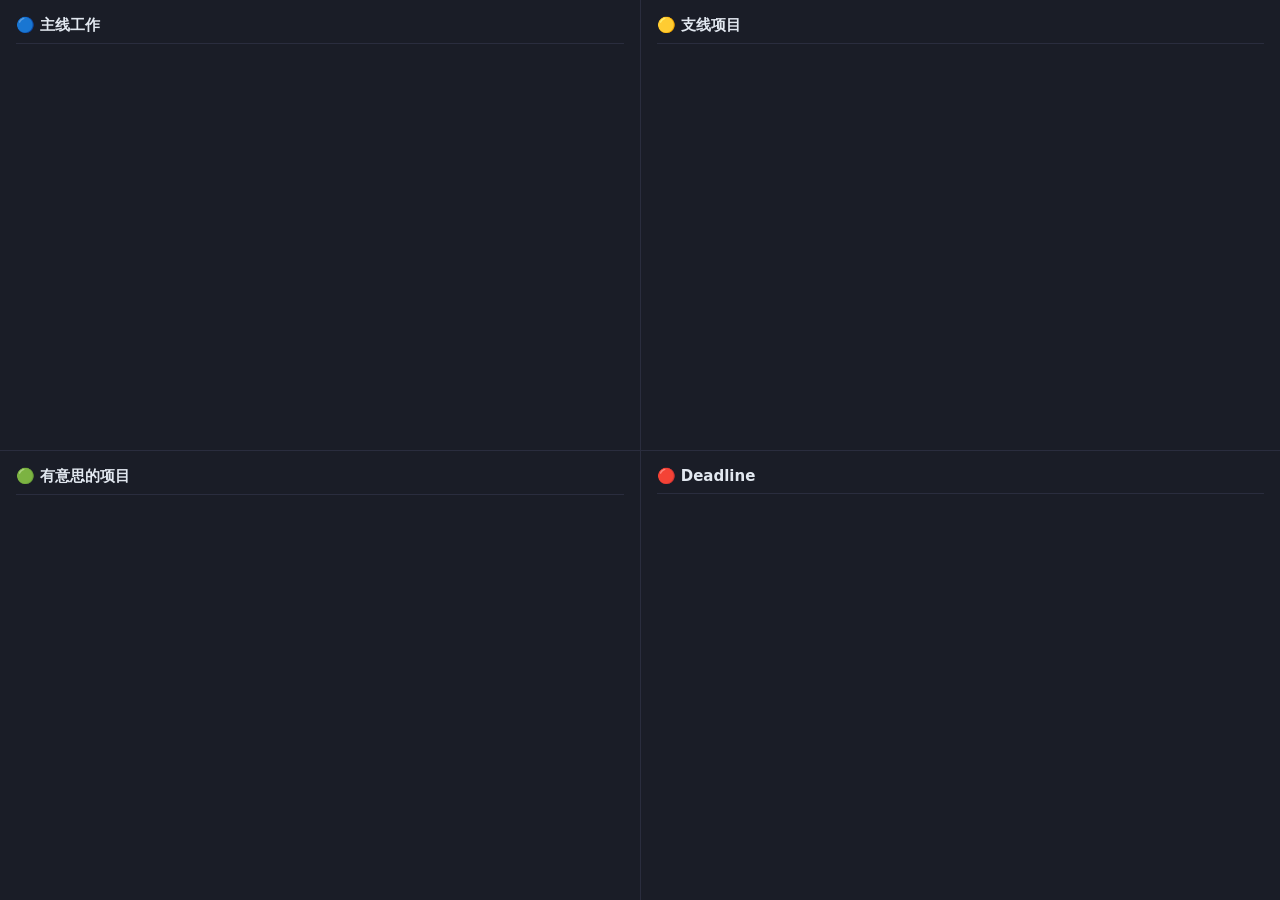
==== ui/index.html @ c89f4648 "feat: project scaffold, HTML shells, styles skeleton Co-Authored-By: Claude Sonnet 4.6 <noreply@anth" ====
<!DOCTYPE html>
<html lang="zh-CN">
<head>
  <meta charset="UTF-8">
  <meta name="viewport" content="width=device-width, initial-scale=1.0">
  <title>QuadFocus</title>
  <link rel="stylesheet" href="css/styles.css">
</head>
<body>
  <div id="app">
    <div class="quadrant" id="q-main">
      <h2>🔵 主线工作</h2>
      <div class="items" id="items-main"></div>
    </div>
    <div class="quadrant" id="q-side">
      <h2>🟡 支线项目</h2>
      <div class="items" id="items-side"></div>
    </div>
    <div class="quadrant" id="q-fun">
      <h2>🟢 有意思的项目</h2>
      <div class="items" id="items-fun"></div>
    </div>
    <div class="quadrant" id="q-deadline">
      <h2>🔴 Deadline</h2>
      <div class="items" id="items-deadline"></div>
    </div>
  </div>
  <script src="js/data.js"></script>
  <script src="js/deadline.js"></script>
  <script src="js/main.js"></script>
</body>
</html>
---- ui/css/styles.css ----
/* ui/css/styles.css */
*, *::before, *::after { box-sizing: border-box; margin: 0; padding: 0; }

:root {
  --bg: #0f1117;
  --surface: #1a1d27;
  --border: #2a2d3e;
  --text: #e2e8f0;
  --text-muted: #64748b;
  --blue: #3b82f6;
  --yellow: #f59e0b;
  --green: #10b981;
  --red: #ef4444;
}

body {
  background: var(--bg);
  color: var(--text);
  font-family: 'Segoe UI', system-ui, sans-serif;
  font-size: 14px;
  height: 100vh;
  overflow: hidden;
}

#app {
  display: grid;
  grid-template-columns: 1fr 1fr;
  grid-template-rows: 1fr 1fr;
  height: 100vh;
  gap: 1px;
  background: var(--border);
}

.quadrant {
  background: var(--surface);
  padding: 16px;
  overflow-y: auto;
}

.quadrant h2 {
  font-size: 15px;
  font-weight: 600;
  margin-bottom: 12px;
  padding-bottom: 8px;
  border-bottom: 1px solid var(--border);
}

/* Status indicators */
.status-active  { color: var(--blue); }
.status-todo    { color: var(--text-muted); }
.status-paused  { color: var(--yellow); }
.status-done    { color: var(--green); text-decoration: line-through; opacity: 0.6; }

/* Deadline urgency */
.urgency-critical { color: var(--red); }
.urgency-week     { color: var(--yellow); }
.urgency-next     { color: var(--green); }
.urgency-far      { color: var(--text-muted); }

/* Popup */
.popup-body { padding: 24px; height: auto; overflow: auto; }
.popup-actions { display: flex; gap: 12px; justify-content: flex-end; margin-top: 20px; }
button { padding: 8px 20px; border-radius: 6px; border: none; cursor: pointer; font-size: 14px; }
#btn-skip { background: var(--border); color: var(--text); }
#btn-lock { background: var(--blue); color: white; }
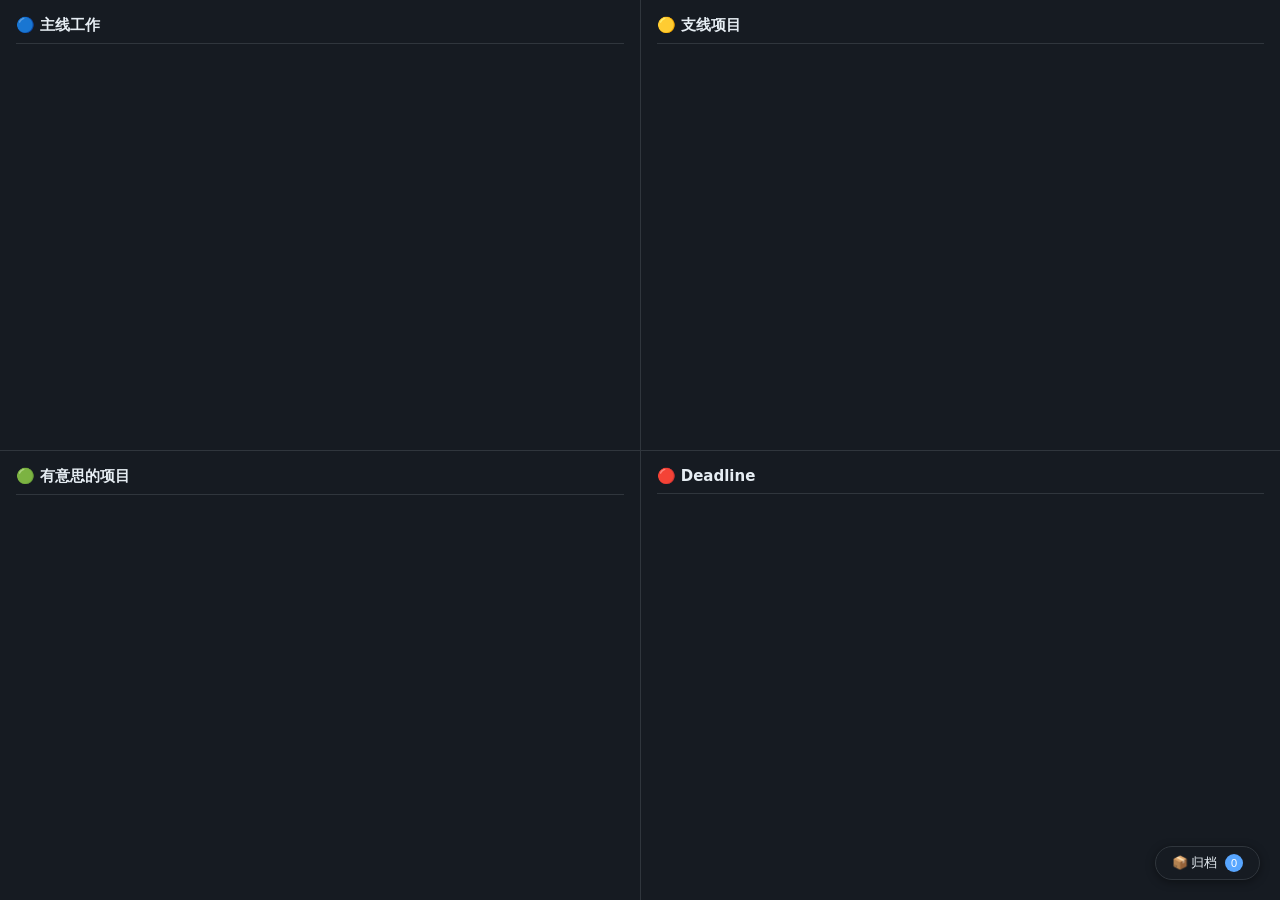
==== commit 7e58c67b: "feat: v1.0.0 — publish distribution build - Add compiled QuadFocus.exe (AHK v2 + WebView2) - Add lib" ====
--- a/ui/index.html
+++ b/ui/index.html
@@ -25,6 +25,21 @@
       <div class="items" id="items-deadline"></div>
     </div>
   </div>
+  <!-- Floating input dialog -->
+  <div id="float-dialog" class="float-dialog hidden"></div>
+
+  <!-- Archive panel -->
+  <button id="archive-fab" onclick="toggleArchive()">
+    📦 归档 <span id="archive-count">0</span>
+  </button>
+  <div id="archive-panel" class="archive-panel hidden">
+    <div class="archive-header">
+      <h3>归档记录</h3>
+      <button class="archive-close" onclick="toggleArchive()">×</button>
+    </div>
+    <div id="archive-list"></div>
+  </div>
+
   <script src="js/data.js"></script>
   <script src="js/deadline.js"></script>
   <script src="js/main.js"></script>
--- a/ui/css/styles.css
+++ b/ui/css/styles.css
@@ -2,15 +2,15 @@
 *, *::before, *::after { box-sizing: border-box; margin: 0; padding: 0; }
 
 :root {
-  --bg: #0f1117;
-  --surface: #1a1d27;
-  --border: #2a2d3e;
-  --text: #e2e8f0;
-  --text-muted: #64748b;
-  --blue: #3b82f6;
-  --yellow: #f59e0b;
-  --green: #10b981;
-  --red: #ef4444;
+  --bg:         #0d1117;
+  --surface:    #161b22;
+  --border:     #30363d;
+  --text:       #e6edf3;
+  --text-muted: #7d8590;
+  --blue:       #58a6ff;
+  --yellow:     #e3b341;
+  --green:      #3fb950;
+  --red:        #f85149;
 }
 
 body {
@@ -57,9 +57,450 @@
 .urgency-next     { color: var(--green); }
 .urgency-far      { color: var(--text-muted); }
 
+/* Buttons base */
+button { padding: 8px 20px; border-radius: 6px; border: none; cursor: pointer; font-size: 14px; }
+
+/* Popup quadrant page */
+.popup-page {
+  display: flex;
+  flex-direction: column;
+  height: 100vh;
+  overflow: hidden;
+  background: var(--bg);
+}
+
+#popup-toolbar {
+  display: flex;
+  align-items: center;
+  gap: 12px;
+  padding: 10px 16px;
+  background: var(--surface);
+  border-bottom: 1px solid var(--border);
+  flex-shrink: 0;
+}
+.popup-toolbar-title {
+  flex: 1;
+  text-align: center;
+  font-size: 13px;
+  color: var(--text-muted);
+}
+.popup-toolbar-actions { display: flex; gap: 8px; }
+
+#btn-close {
+  background: rgba(239,68,68,0.12);
+  color: var(--red);
+  border: 1px solid rgba(239,68,68,0.3);
+  padding: 6px 14px;
+  font-size: 13px;
+}
+#btn-close:hover { background: rgba(239,68,68,0.22); }
+#btn-skip { background: var(--border); color: var(--text); padding: 6px 16px; font-size: 13px; }
+#btn-lock { background: var(--blue); color: white; padding: 6px 16px; font-size: 13px; }
+
+#popup-grid {
+  display: grid;
+  grid-template-columns: 1fr 1fr;
+  grid-template-rows: 1fr 1fr;
+  flex: 1;
+  gap: 1px;
+  background: var(--border);
+  overflow: hidden;
+}
+.popup-quadrant {
+  background: var(--surface);
+  padding: 16px;
+  overflow-y: auto;
+}
+.popup-quadrant h2 {
+  font-size: 14px;
+  font-weight: 600;
+  margin-bottom: 12px;
+  padding-bottom: 8px;
+  border-bottom: 1px solid var(--border);
+}
+.popup-dl-item {
+  display: flex;
+  align-items: center;
+  gap: 8px;
+  padding: 5px 8px;
+  border-radius: 4px;
+  margin-bottom: 3px;
+  font-size: 13px;
+}
+.popup-dl-title { flex: 1; white-space: nowrap; overflow: hidden; text-overflow: ellipsis; }
+
+/* Item tree */
+.item {
+  display: flex;
+  flex-direction: column;
+  padding: 2px 8px;
+  border-radius: 4px;
+  user-select: none;
+  transition: background 0.1s;
+}
+.item:hover { background: rgba(255,255,255,0.04); }
+
+.item-main-row {
+  display: flex;
+  align-items: center;
+  gap: 6px;
+  padding: 3px 0;
+}
+
+.item-toggle { width: 12px; font-size: 10px; color: var(--text-muted); flex-shrink: 0; }
+.item-title  { flex: 1; white-space: nowrap; overflow: hidden; text-overflow: ellipsis; }
+
+/* Description line */
+.item-desc {
+  font-size: 12px;
+  color: var(--text-muted);
+  padding: 0 0 4px 20px;
+  display: none;
+  cursor: text;
+  white-space: pre-wrap;
+  word-break: break-word;
+}
+.item-desc:not(.item-desc-empty) { display: block; }
+.item:hover .item-desc { display: block; }
+.item-desc-empty::before { content: '添加描述…'; font-style: italic; opacity: 0.4; font-size: 11px; }
+.item-desc.editing {
+  outline: none;
+  display: block;
+  border-bottom: 1px solid var(--blue);
+  opacity: 1;
+  font-style: normal;
+}
+.item-desc-empty.editing::before { content: none; }
+
+.item-status-badge {
+  flex-shrink: 0;
+  padding: 1px 8px;
+  border-radius: 10px;
+  font-size: 11px;
+  font-weight: 500;
+  cursor: pointer;
+  white-space: nowrap;
+  transition: opacity 0.15s;
+}
+.item-status-badge:hover { opacity: 0.75; }
+.status-badge-todo   { background: rgba(100,116,139,0.18); color: #94a3b8; }
+.status-badge-active { background: rgba(59,130,246,0.18);  color: var(--blue); }
+.status-badge-paused { background: rgba(245,158,11,0.18);  color: var(--yellow); }
+.status-badge-done   { background: rgba(16,185,129,0.18);  color: var(--green); }
+.item-deadline { font-size: 11px; white-space: nowrap; }
+
+/* Deadline quadrant */
+.deadline-item {
+  display: flex;
+  align-items: center;
+  gap: 8px;
+  padding: 6px 8px;
+  border-radius: 4px;
+  margin-bottom: 2px;
+}
+.deadline-item:hover { background: rgba(255,255,255,0.04); }
+.dl-icon  { flex-shrink: 0; }
+.dl-title { flex: 1; white-space: nowrap; overflow: hidden; text-overflow: ellipsis; }
+.dl-label { font-size: 12px; white-space: nowrap; }
+.dl-date  { font-size: 11px; color: var(--text-muted); white-space: nowrap; }
+
+.empty { color: var(--text-muted); font-style: italic; padding: 8px; font-size: 13px; }
+
+/* Item hover controls */
+.item-controls {
+  display: none;
+  align-items: center;
+  gap: 4px;
+  margin-left: auto;
+  flex-shrink: 0;
+}
+.item:hover .item-controls { display: flex; }
+.ctrl-btn {
+  padding: 2px 7px;
+  font-size: 11px;
+  border-radius: 3px;
+  border: 1px solid var(--border);
+  background: var(--surface);
+  color: var(--text-muted);
+  cursor: pointer;
+  line-height: 1.4;
+}
+.ctrl-btn:hover { color: var(--text); background: var(--border); }
+.ctrl-btn-del { color: var(--red) !important; }
+.ctrl-btn-del:hover { background: rgba(239,68,68,0.15) !important; }
+
+.add-item-btn {
+  display: block;
+  width: 100%;
+  margin-top: 6px;
+  padding: 5px 8px;
+  text-align: left;
+  font-size: 12px;
+  border-radius: 4px;
+  border: 1px dashed var(--border);
+  background: transparent;
+  color: var(--text-muted);
+  cursor: pointer;
+}
+.add-item-btn:hover { color: var(--text); border-color: var(--blue); }
+
+.item-title[contenteditable="true"] {
+  outline: none;
+  border-bottom: 1px solid var(--blue);
+  white-space: nowrap;
+  cursor: text;
+}
+
 /* Popup */
-.popup-body { padding: 24px; height: auto; overflow: auto; }
-.popup-actions { display: flex; gap: 12px; justify-content: flex-end; margin-top: 20px; }
-button { padding: 8px 20px; border-radius: 6px; border: none; cursor: pointer; font-size: 14px; }
-#btn-skip { background: var(--border); color: var(--text); }
-#btn-lock { background: var(--blue); color: white; }
+.popup-body  { padding: 24px; overflow-y: auto; min-height: 100vh; }
+.popup-body h2 { margin-bottom: 16px; font-size: 16px; }
+.popup-group { margin-bottom: 20px; }
+.popup-group h3 { font-size: 12px; color: var(--text-muted); text-transform: uppercase;
+                  letter-spacing: 0.05em; margin-bottom: 8px; }
+.popup-item  { background: var(--surface); border-radius: 8px; padding: 12px; margin-bottom: 8px;
+               border: 1px solid var(--border); }
+.popup-item-header { display: flex; align-items: center; gap: 8px; margin-bottom: 8px; }
+.status-select {
+  background: var(--border); color: var(--text); border: none;
+  border-radius: 4px; padding: 3px 6px; font-size: 12px; cursor: pointer;
+}
+.log-input {
+  width: 100%; background: var(--bg); color: var(--text);
+  border: 1px solid var(--border); border-radius: 4px;
+  padding: 6px 8px; font-size: 13px; resize: vertical; font-family: inherit;
+}
+.log-input:focus { outline: none; border-color: var(--blue); }
+
+/* Onboarding / Settings shared */
+.onboarding-body { padding: 32px; overflow-y: auto; }
+.onboarding-body h1 { font-size: 22px; margin-bottom: 24px; }
+.step h2 { font-size: 16px; margin-bottom: 12px; }
+.step p  { color: var(--text-muted); font-size: 13px; margin-bottom: 8px; }
+.step input[type=text] {
+  width: 100%; background: var(--bg); color: var(--text);
+  border: 1px solid var(--border); border-radius: 4px;
+  padding: 7px 10px; font-size: 13px; margin-bottom: 8px;
+}
+.step input[type=text]:focus { outline: none; border-color: var(--blue); }
+.step button {
+  margin-right: 8px; background: var(--blue); color: white;
+  padding: 7px 18px; border-radius: 6px; border: none; cursor: pointer; font-size: 13px;
+}
+.step button:hover { opacity: 0.85; }
+.step label { display: flex; align-items: center; gap: 8px; cursor: pointer; }
+
+/* Archive floating button */
+#archive-fab {
+  position: fixed;
+  bottom: 20px;
+  right: 20px;
+  z-index: 100;
+  background: var(--surface);
+  border: 1px solid var(--border);
+  color: var(--text);
+  border-radius: 20px;
+  padding: 7px 16px;
+  font-size: 13px;
+  cursor: pointer;
+  box-shadow: 0 2px 10px rgba(0,0,0,0.4);
+  transition: background 0.15s;
+}
+#archive-fab:hover { background: var(--border); }
+#archive-count {
+  display: inline-block;
+  background: var(--blue);
+  color: white;
+  border-radius: 10px;
+  font-size: 11px;
+  min-width: 18px;
+  padding: 0 5px;
+  text-align: center;
+  margin-left: 4px;
+  line-height: 18px;
+}
+
+/* Archive side panel */
+.archive-panel {
+  position: fixed;
+  right: 0; top: 0; bottom: 0;
+  width: 320px;
+  background: var(--surface);
+  border-left: 1px solid var(--border);
+  z-index: 200;
+  display: flex;
+  flex-direction: column;
+  box-shadow: -4px 0 20px rgba(0,0,0,0.4);
+}
+.archive-panel.hidden { display: none; }
+.archive-header {
+  display: flex;
+  align-items: center;
+  justify-content: space-between;
+  padding: 16px 16px;
+  border-bottom: 1px solid var(--border);
+  flex-shrink: 0;
+}
+.archive-header h3 { font-size: 14px; font-weight: 600; }
+.archive-close {
+  background: none; border: none; color: var(--text-muted);
+  cursor: pointer; font-size: 20px; padding: 0; line-height: 1;
+}
+.archive-close:hover { color: var(--text); }
+#archive-list { flex: 1; overflow-y: auto; padding: 12px; }
+.archive-entry {
+  padding: 10px 12px;
+  border-radius: 6px;
+  border: 1px solid var(--border);
+  margin-bottom: 8px;
+}
+.archive-entry-title {
+  font-size: 13px;
+  color: var(--text);
+  margin-bottom: 4px;
+  font-weight: 500;
+}
+.archive-entry-desc {
+  font-size: 12px;
+  color: var(--text-muted);
+  margin-bottom: 6px;
+  padding-left: 2px;
+}
+.archive-entry-meta {
+  display: flex;
+  align-items: center;
+  gap: 8px;
+  font-size: 11px;
+  color: var(--text-muted);
+  flex-wrap: wrap;
+}
+.archive-q-badge {
+  padding: 1px 7px;
+  border-radius: 8px;
+  font-size: 11px;
+  font-weight: 500;
+}
+.archive-q-main { background: rgba(59,130,246,0.18); color: var(--blue); }
+.archive-q-side { background: rgba(245,158,11,0.18); color: var(--yellow); }
+.archive-q-fun  { background: rgba(16,185,129,0.18); color: var(--green); }
+.archive-deadline { color: var(--text-muted); }
+.archive-log-btn {
+  padding: 1px 8px;
+  font-size: 11px;
+  border-radius: 4px;
+  border: 1px solid var(--border);
+  background: transparent;
+  color: var(--text-muted);
+  cursor: pointer;
+}
+.archive-log-btn:hover { color: var(--green); border-color: var(--green); }
+
+.archive-logs {
+  margin-top: 8px;
+  padding-top: 8px;
+  border-top: 1px solid var(--border);
+}
+
+.log-entry {
+  display: flex;
+  gap: 8px;
+  padding: 4px 0;
+  font-size: 12px;
+  border-bottom: 1px solid rgba(255,255,255,0.04);
+}
+.log-time { color: var(--text-muted); white-space: nowrap; flex-shrink: 0; }
+.log-text { color: var(--text); flex: 1; word-break: break-word; }
+
+.float-log-title { font-size: 13px; font-weight: 500; margin-bottom: 10px; color: var(--text); }
+.float-log-list  { max-height: 360px; overflow-y: auto; margin-bottom: 4px; }
+.float-log-list .log-entry:last-child { border-bottom: none; }
+
+.ctrl-btn-log { color: var(--green) !important; }
+
+.archive-restore-btn {
+  margin-left: auto;
+  padding: 1px 8px;
+  font-size: 11px;
+  border-radius: 4px;
+  border: 1px solid var(--border);
+  background: transparent;
+  color: var(--text-muted);
+  cursor: pointer;
+}
+.archive-restore-btn:hover { color: var(--blue); border-color: var(--blue); }
+
+.restore-selector {
+  display: flex;
+  align-items: center;
+  gap: 6px;
+  margin-top: 8px;
+  padding-top: 8px;
+  border-top: 1px solid var(--border);
+  flex-wrap: wrap;
+}
+.restore-selector.hidden { display: none; }
+.restore-label { font-size: 11px; color: var(--text-muted); white-space: nowrap; }
+.restore-selector button {
+  padding: 2px 10px;
+  font-size: 11px;
+  border-radius: 4px;
+  border: 1px solid var(--border);
+  background: var(--bg);
+  color: var(--text);
+  cursor: pointer;
+}
+.restore-selector button:hover { border-color: var(--blue); color: var(--blue); }
+
+/* Floating input dialog */
+.float-dialog {
+  position: fixed;
+  z-index: 1000;
+  background: var(--surface);
+  border: 1px solid var(--border);
+  border-radius: 8px;
+  padding: 14px;
+  min-width: 220px;
+  box-shadow: 0 4px 20px rgba(0,0,0,0.5);
+}
+.float-dialog.hidden { display: none; }
+.float-label {
+  display: block;
+  font-size: 11px;
+  color: var(--text-muted);
+  margin-bottom: 5px;
+  text-transform: uppercase;
+  letter-spacing: 0.04em;
+}
+.float-input {
+  width: 100%;
+  background: var(--bg);
+  color: var(--text);
+  border: 1px solid var(--border);
+  border-radius: 4px;
+  padding: 6px 8px;
+  font-size: 13px;
+  font-family: inherit;
+}
+.float-input:focus { outline: none; border-color: var(--blue); }
+.float-actions { display: flex; gap: 8px; justify-content: flex-end; margin-top: 10px; }
+.float-btn-cancel {
+  padding: 5px 12px; font-size: 12px; border-radius: 4px;
+  border: 1px solid var(--border); background: transparent; color: var(--text-muted); cursor: pointer;
+}
+.float-btn-ok {
+  padding: 5px 12px; font-size: 12px; border-radius: 4px;
+  border: none; background: var(--blue); color: white; cursor: pointer;
+}
+
+/* Settings */
+.setting-row { margin-bottom: 20px; }
+.setting-row > label { display: block; font-size: 12px; color: var(--text-muted);
+                       margin-bottom: 6px; text-transform: uppercase; letter-spacing: 0.04em; }
+.setting-input-row { display: flex; gap: 8px; }
+.setting-input-row input { flex: 1; }
+.setting-row small { display: block; margin-top: 4px; font-size: 11px; color: var(--text-muted); }
+.checkbox-label { display: flex !important; align-items: center; gap: 8px;
+                  font-size: 14px; color: var(--text); text-transform: none !important;
+                  letter-spacing: normal !important; cursor: pointer; }
+.setting-actions { display: flex; gap: 12px; justify-content: flex-end; margin-top: 28px; }
+#btn-cancel { background: var(--border); color: var(--text); }
+#btn-save   { background: var(--blue);   color: white; }
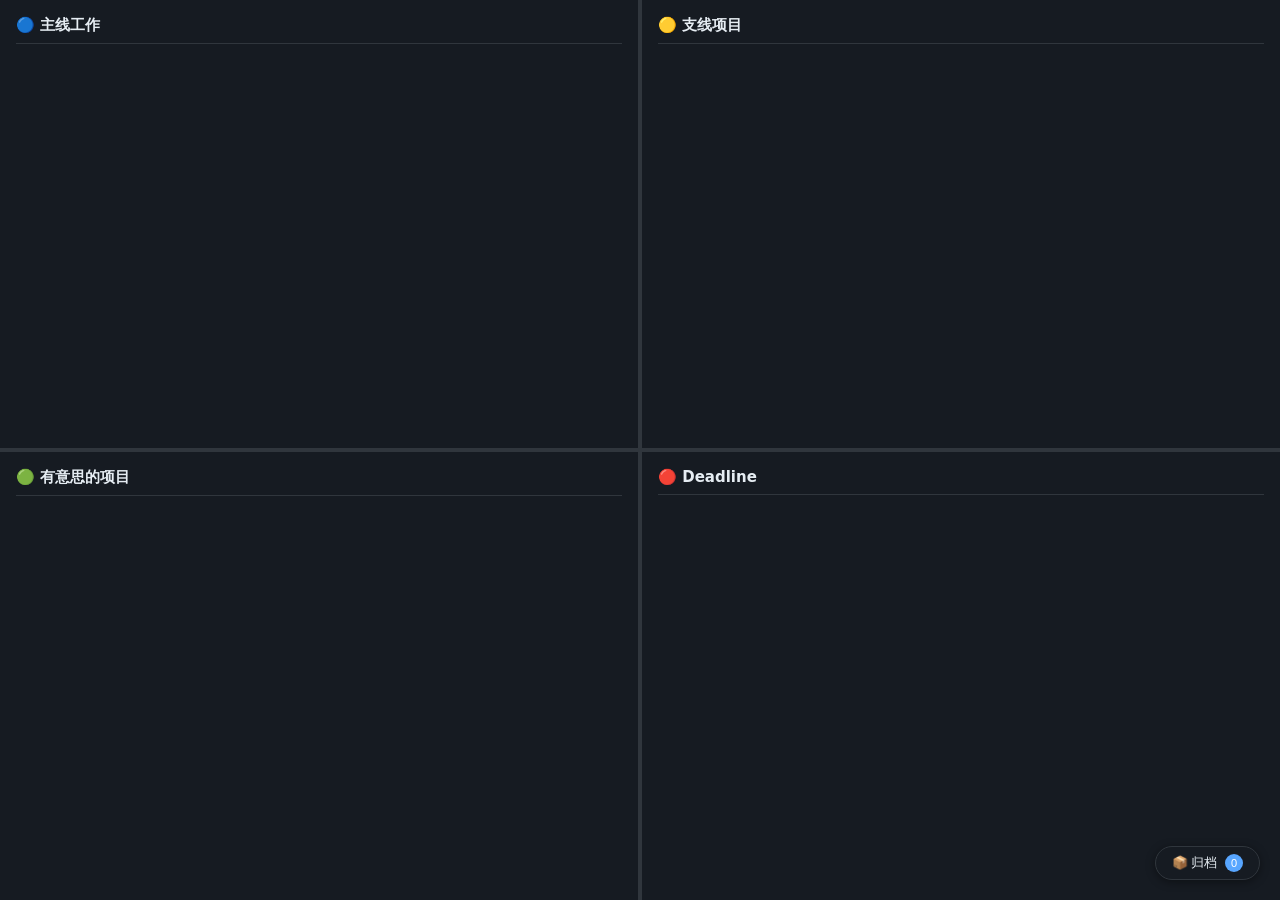
==== commit ab127ed5: "feat: v1.1.0 — resizable panes, drag-drop, snap points; add ui/ to repo - Quadrant panes now resizab" ====
--- a/ui/index.html
+++ b/ui/index.html
@@ -16,6 +16,8 @@
       <h2>🟡 支线项目</h2>
       <div class="items" id="items-side"></div>
     </div>
+    <div class="divider divider-v" id="divider-v"></div>
+    <div class="divider divider-h" id="divider-h"></div>
     <div class="quadrant" id="q-fun">
       <h2>🟢 有意思的项目</h2>
       <div class="items" id="items-fun"></div>
--- a/ui/css/styles.css
+++ b/ui/css/styles.css
@@ -24,11 +24,58 @@
 
 #app {
   display: grid;
-  grid-template-columns: 1fr 1fr;
-  grid-template-rows: 1fr 1fr;
+  grid-template-columns: 1fr 4px 1fr;
+  grid-template-rows: 1fr 4px 1fr;
   height: 100vh;
-  gap: 1px;
+  overflow: hidden;
+  position: relative;
+}
+
+#q-main     { grid-area: 1 / 1 / 2 / 2; }
+#q-side     { grid-area: 1 / 3 / 2 / 4; }
+#divider-v  { grid-area: 1 / 2 / 4 / 3; }
+#divider-h  { grid-area: 2 / 1 / 3 / 4; }
+#q-fun      { grid-area: 3 / 1 / 4 / 2; }
+#q-deadline { grid-area: 3 / 3 / 4 / 4; }
+
+.divider {
   background: var(--border);
+  z-index: 10;
+  transition: background 0.15s;
+}
+.divider-v { cursor: col-resize; }
+.divider-h { cursor: row-resize; }
+.divider:hover, .divider.dragging { background: var(--blue); }
+
+/* Snap position indicators on window edges */
+.snap-indicator {
+  position: absolute;
+  z-index: 20;
+  pointer-events: none;
+  background: var(--text-muted);
+  opacity: 0.35;
+  transition: opacity 0.15s, background 0.15s;
+  border-radius: 0 0 3px 3px;
+}
+.snap-indicator.active {
+  opacity: 1;
+  background: var(--blue);
+}
+/* Vertical-split snap marks: small tabs on top edge */
+.snap-v {
+  top: 0;
+  width: 3px;
+  height: 10px;
+  transform: translateX(-50%);
+  border-radius: 0 0 2px 2px;
+}
+/* Horizontal-split snap marks: small tabs on left edge */
+.snap-h {
+  left: 0;
+  height: 3px;
+  width: 10px;
+  transform: translateY(-50%);
+  border-radius: 0 2px 2px 0;
 }
 
 .quadrant {
@@ -146,6 +193,40 @@
   gap: 6px;
   padding: 3px 0;
 }
+
+.item-separator {
+  height: 1px;
+  background: var(--border);
+  margin: 10px 8px 8px;
+  opacity: 0.8;
+}
+
+/* Drag handle */
+.drag-handle {
+  display: none;
+  cursor: grab;
+  color: var(--text-muted);
+  font-size: 13px;
+  padding: 0 3px 0 0;
+  flex-shrink: 0;
+  user-select: none;
+  opacity: 0.5;
+}
+.item:hover .drag-handle { display: block; }
+.drag-handle:active { cursor: grabbing; opacity: 1; }
+
+/* Drop insertion line */
+.drop-indicator {
+  height: 2px;
+  background: var(--blue);
+  border-radius: 1px;
+  margin: 2px 8px;
+  pointer-events: none;
+  box-shadow: 0 0 4px rgba(88,166,255,0.5);
+}
+
+/* Source item fades while dragging */
+.item.drag-source { opacity: 0.35; }
 
 .item-toggle { width: 12px; font-size: 10px; color: var(--text-muted); flex-shrink: 0; }
 .item-title  { flex: 1; white-space: nowrap; overflow: hidden; text-overflow: ellipsis; }
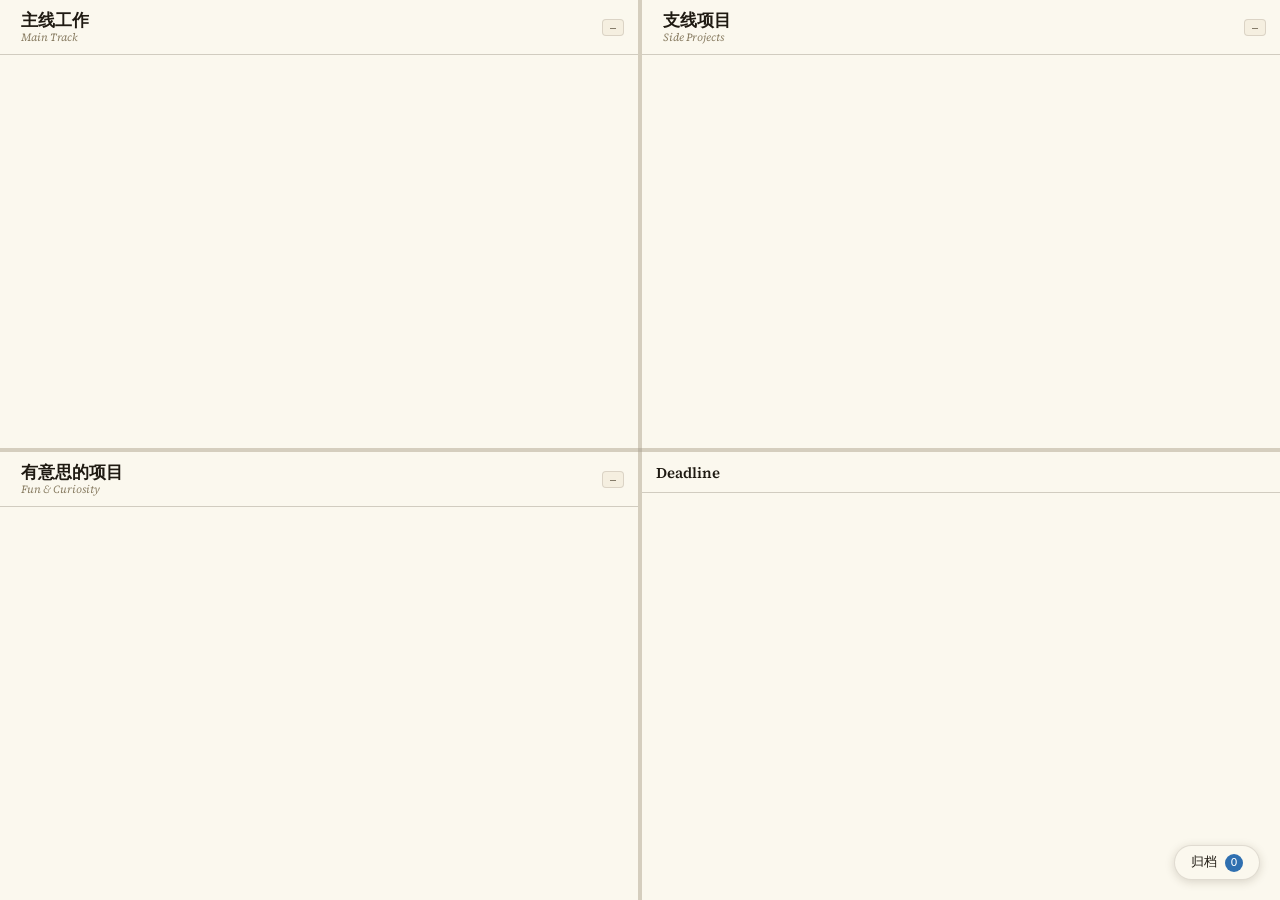
==== commit dff880fd: "feat: v2.0 Light Notebook redesign - Warm paper-toned color palette (replaces GitHub Dark) - Source " ====
--- a/ui/index.html
+++ b/ui/index.html
@@ -4,26 +4,56 @@
   <meta charset="UTF-8">
   <meta name="viewport" content="width=device-width, initial-scale=1.0">
   <title>QuadFocus</title>
+  <link rel="preconnect" href="https://fonts.googleapis.com">
+  <link rel="preconnect" href="https://fonts.gstatic.com" crossorigin>
+  <link href="https://fonts.googleapis.com/css2?family=Source+Serif+4:ital,opsz,wght@0,8..60,400;0,8..60,600;1,8..60,400&display=swap" rel="stylesheet">
   <link rel="stylesheet" href="css/styles.css">
 </head>
 <body>
   <div id="app">
     <div class="quadrant" id="q-main">
-      <h2>🔵 主线工作</h2>
+      <div class="quadrant-header">
+        <div class="quadrant-header-left">
+          <span class="quadrant-icon" id="icon-main"></span>
+          <div class="quadrant-title-block">
+            <span class="quadrant-title-zh">主线工作</span>
+            <span class="quadrant-title-en">Main Track</span>
+          </div>
+        </div>
+        <div class="quadrant-stats" id="stats-main">—</div>
+      </div>
       <div class="items" id="items-main"></div>
     </div>
     <div class="quadrant" id="q-side">
-      <h2>🟡 支线项目</h2>
+      <div class="quadrant-header">
+        <div class="quadrant-header-left">
+          <span class="quadrant-icon" id="icon-side"></span>
+          <div class="quadrant-title-block">
+            <span class="quadrant-title-zh">支线项目</span>
+            <span class="quadrant-title-en">Side Projects</span>
+          </div>
+        </div>
+        <div class="quadrant-stats" id="stats-side">—</div>
+      </div>
       <div class="items" id="items-side"></div>
     </div>
     <div class="divider divider-v" id="divider-v"></div>
     <div class="divider divider-h" id="divider-h"></div>
     <div class="quadrant" id="q-fun">
-      <h2>🟢 有意思的项目</h2>
+      <div class="quadrant-header">
+        <div class="quadrant-header-left">
+          <span class="quadrant-icon" id="icon-fun"></span>
+          <div class="quadrant-title-block">
+            <span class="quadrant-title-zh">有意思的项目</span>
+            <span class="quadrant-title-en">Fun &amp; Curiosity</span>
+          </div>
+        </div>
+        <div class="quadrant-stats" id="stats-fun">—</div>
+      </div>
       <div class="items" id="items-fun"></div>
     </div>
     <div class="quadrant" id="q-deadline">
-      <h2>🔴 Deadline</h2>
+      <h2>Deadline</h2>
       <div class="items" id="items-deadline"></div>
     </div>
   </div>
@@ -32,7 +62,7 @@
 
   <!-- Archive panel -->
   <button id="archive-fab" onclick="toggleArchive()">
-    📦 归档 <span id="archive-count">0</span>
+    归档 <span id="archive-count">0</span>
   </button>
   <div id="archive-panel" class="archive-panel hidden">
     <div class="archive-header">
--- a/ui/css/styles.css
+++ b/ui/css/styles.css
@@ -1,22 +1,46 @@
-/* ui/css/styles.css */
+/* ui/css/styles.css — v2.0 Light Notebook */
 *, *::before, *::after { box-sizing: border-box; margin: 0; padding: 0; }
 
 :root {
-  --bg:         #0d1117;
-  --surface:    #161b22;
-  --border:     #30363d;
-  --text:       #e6edf3;
-  --text-muted: #7d8590;
-  --blue:       #58a6ff;
-  --yellow:     #e3b341;
-  --green:      #3fb950;
-  --red:        #f85149;
+  /* Color system */
+  --bg:         #efe9d9;
+  --bg-chrome:  #e3dcc6;
+  --surface:    #fbf8ee;
+  --surface-hi: #f5efe0;
+  --ink:        #1f1a12;
+  --ink-muted:  #5d5340;
+  --ink-faint:  #8a7e64;
+  --rule:       rgba(60,48,30,0.08);
+  --rule-med:   rgba(60,48,30,0.14);
+  --rule-hi:    rgba(60,48,30,0.22);
+  --main:       #2f6fb0;
+  --main-soft:  rgba(47,111,176,0.12);
+  --side:       #c89438;
+  --side-soft:  rgba(200,148,56,0.12);
+  --fun:        #4a9a6c;
+  --fun-soft:   rgba(74,154,108,0.12);
+  --ddl:        #b53b3b;
+  --ddl-soft:   rgba(181,59,59,0.12);
+
+  /* Legacy aliases for components that still use old var names */
+  --border:     var(--rule-med);
+  --text:       var(--ink);
+  --text-muted: var(--ink-muted);
+  --blue:       var(--main);
+  --yellow:     var(--side);
+  --green:      var(--fun);
+  --red:        var(--ddl);
+
+  /* Typography */
+  --serif: "Source Serif 4", Georgia, serif;
+  --sans:  "Segoe UI Variable", "Segoe UI", system-ui, sans-serif;
+  --mono:  "Cascadia Code", "JetBrains Mono", monospace;
 }
 
 body {
   background: var(--bg);
-  color: var(--text);
-  font-family: 'Segoe UI', system-ui, sans-serif;
+  color: var(--ink);
+  font-family: var(--sans);
   font-size: 14px;
   height: 100vh;
   overflow: hidden;
@@ -39,29 +63,28 @@
 #q-deadline { grid-area: 3 / 3 / 4 / 4; }
 
 .divider {
-  background: var(--border);
+  background: var(--rule-med);
   z-index: 10;
   transition: background 0.15s;
 }
 .divider-v { cursor: col-resize; }
 .divider-h { cursor: row-resize; }
-.divider:hover, .divider.dragging { background: var(--blue); }
+.divider:hover, .divider.dragging { background: var(--main); }
 
 /* Snap position indicators on window edges */
 .snap-indicator {
   position: absolute;
   z-index: 20;
   pointer-events: none;
-  background: var(--text-muted);
+  background: var(--ink-faint);
   opacity: 0.35;
   transition: opacity 0.15s, background 0.15s;
   border-radius: 0 0 3px 3px;
 }
 .snap-indicator.active {
   opacity: 1;
-  background: var(--blue);
-}
-/* Vertical-split snap marks: small tabs on top edge */
+  background: var(--main);
+}
 .snap-v {
   top: 0;
   width: 3px;
@@ -69,7 +92,6 @@
   transform: translateX(-50%);
   border-radius: 0 0 2px 2px;
 }
-/* Horizontal-split snap marks: small tabs on left edge */
 .snap-h {
   left: 0;
   height: 3px;
@@ -78,36 +100,121 @@
   border-radius: 0 2px 2px 0;
 }
 
+/* ── Quadrant panels ───────────────────────────────────────────────────────── */
+
 .quadrant {
   background: var(--surface);
-  padding: 16px;
+  padding: 0;
   overflow-y: auto;
-}
-
+  display: flex;
+  flex-direction: column;
+}
+
+/* New quadrant header structure */
+.quadrant-header {
+  display: flex;
+  align-items: center;
+  gap: 8px;
+  padding: 10px 14px 9px;
+  border-bottom: 1px solid var(--rule-hi);
+  flex-shrink: 0;
+  background: var(--surface);
+}
+
+.quadrant-header-left {
+  display: flex;
+  align-items: center;
+  gap: 7px;
+  flex: 1;
+  min-width: 0;
+}
+
+.quadrant-icon {
+  flex-shrink: 0;
+  display: flex;
+  align-items: center;
+}
+
+.quadrant-title-block {
+  display: flex;
+  flex-direction: column;
+  gap: 1px;
+  min-width: 0;
+}
+
+.quadrant-title-zh {
+  font-family: var(--serif);
+  font-size: 17px;
+  font-weight: 600;
+  color: var(--ink);
+  line-height: 1.2;
+  white-space: nowrap;
+  overflow: hidden;
+  text-overflow: ellipsis;
+}
+
+.quadrant-title-en {
+  font-family: var(--serif);
+  font-style: italic;
+  font-size: 11px;
+  color: var(--ink-faint);
+  line-height: 1.2;
+  white-space: nowrap;
+}
+
+.quadrant-stats {
+  font-family: var(--mono);
+  font-size: 10px;
+  color: var(--ink-muted);
+  border: 1px solid var(--rule-med);
+  border-radius: 4px;
+  padding: 2px 7px;
+  white-space: nowrap;
+  flex-shrink: 0;
+  background: var(--surface-hi);
+}
+
+/* Legacy h2 fallback (deadline quadrant still uses it) */
 .quadrant h2 {
   font-size: 15px;
   font-weight: 600;
-  margin-bottom: 12px;
-  padding-bottom: 8px;
-  border-bottom: 1px solid var(--border);
-}
-
-/* Status indicators */
-.status-active  { color: var(--blue); }
-.status-todo    { color: var(--text-muted); }
-.status-paused  { color: var(--yellow); }
-.status-done    { color: var(--green); text-decoration: line-through; opacity: 0.6; }
+  margin-bottom: 0;
+  padding: 10px 14px 9px;
+  border-bottom: 1px solid var(--rule-hi);
+  font-family: var(--serif);
+  color: var(--ink);
+}
+
+/* Items container inside quadrant */
+.quadrant .items {
+  padding: 10px 10px 4px;
+  flex: 1;
+}
+
+/* Status indicators (text-based, for fallback) */
+.status-active  { color: var(--main); }
+.status-todo    { color: var(--ink-muted); }
+.status-paused  { color: var(--side); }
+.status-done    { color: var(--fun); text-decoration: line-through; opacity: 0.6; }
 
 /* Deadline urgency */
-.urgency-critical { color: var(--red); }
-.urgency-week     { color: var(--yellow); }
-.urgency-next     { color: var(--green); }
-.urgency-far      { color: var(--text-muted); }
+.urgency-critical { color: var(--ddl); }
+.urgency-week     { color: var(--side); }
+.urgency-next     { color: var(--fun); }
+.urgency-far      { color: var(--ink-muted); }
 
 /* Buttons base */
-button { padding: 8px 20px; border-radius: 6px; border: none; cursor: pointer; font-size: 14px; }
-
-/* Popup quadrant page */
+button {
+  padding: 8px 20px;
+  border-radius: 6px;
+  border: none;
+  cursor: pointer;
+  font-size: 14px;
+  font-family: var(--sans);
+}
+
+/* ── Popup quadrant page ────────────────────────────────────────────────────── */
+
 .popup-page {
   display: flex;
   flex-direction: column;
@@ -121,28 +228,28 @@
   align-items: center;
   gap: 12px;
   padding: 10px 16px;
-  background: var(--surface);
-  border-bottom: 1px solid var(--border);
+  background: var(--bg-chrome);
+  border-bottom: 1px solid var(--rule-hi);
   flex-shrink: 0;
 }
 .popup-toolbar-title {
   flex: 1;
   text-align: center;
   font-size: 13px;
-  color: var(--text-muted);
+  color: var(--ink-muted);
 }
 .popup-toolbar-actions { display: flex; gap: 8px; }
 
 #btn-close {
-  background: rgba(239,68,68,0.12);
-  color: var(--red);
-  border: 1px solid rgba(239,68,68,0.3);
+  background: var(--ddl-soft);
+  color: var(--ddl);
+  border: 1px solid rgba(181,59,59,0.3);
   padding: 6px 14px;
   font-size: 13px;
 }
-#btn-close:hover { background: rgba(239,68,68,0.22); }
-#btn-skip { background: var(--border); color: var(--text); padding: 6px 16px; font-size: 13px; }
-#btn-lock { background: var(--blue); color: white; padding: 6px 16px; font-size: 13px; }
+#btn-close:hover { background: rgba(181,59,59,0.22); }
+#btn-skip { background: var(--rule-med); color: var(--ink); padding: 6px 16px; font-size: 13px; }
+#btn-lock { background: var(--main); color: white; padding: 6px 16px; font-size: 13px; }
 
 #popup-grid {
   display: grid;
@@ -150,7 +257,7 @@
   grid-template-rows: 1fr 1fr;
   flex: 1;
   gap: 1px;
-  background: var(--border);
+  background: var(--rule-med);
   overflow: hidden;
 }
 .popup-quadrant {
@@ -161,9 +268,11 @@
 .popup-quadrant h2 {
   font-size: 14px;
   font-weight: 600;
+  font-family: var(--serif);
   margin-bottom: 12px;
   padding-bottom: 8px;
-  border-bottom: 1px solid var(--border);
+  border-bottom: 1px solid var(--rule-med);
+  color: var(--ink);
 }
 .popup-dl-item {
   display: flex;
@@ -176,27 +285,68 @@
 }
 .popup-dl-title { flex: 1; white-space: nowrap; overflow: hidden; text-overflow: ellipsis; }
 
-/* Item tree */
+/* ── Item tree ──────────────────────────────────────────────────────────────── */
+
 .item {
   display: flex;
   flex-direction: column;
   padding: 2px 8px;
   border-radius: 4px;
-  user-select: none;
   transition: background 0.1s;
-}
-.item:hover { background: rgba(255,255,255,0.04); }
+  position: relative;
+}
+.item:hover { background: var(--surface-hi); }
+
+/* Indentation guide lines */
+.item[data-depth="1"]::before,
+.item[data-depth="2"]::before {
+  content: '';
+  position: absolute;
+  background: var(--rule-med);
+  pointer-events: none;
+}
+
+/* Vertical guide line for depth 1 */
+.item[data-depth="1"]::before {
+  left: 18px;
+  top: 0;
+  bottom: 0;
+  width: 1px;
+}
+/* Vertical guide line for depth 2 */
+.item[data-depth="2"]::before {
+  left: 38px;
+  top: 0;
+  bottom: 0;
+  width: 1px;
+}
+
+/* Horizontal connecting line via after pseudo for depth 1 */
+.item[data-depth="1"] .item-main-row::before,
+.item[data-depth="2"] .item-main-row::before {
+  content: '';
+  position: absolute;
+  top: 13px;
+  width: 9px;
+  height: 1px;
+  background: var(--rule-med);
+  pointer-events: none;
+}
+.item[data-depth="1"] .item-main-row::before { left: 18px; }
+.item[data-depth="2"] .item-main-row::before { left: 38px; }
 
 .item-main-row {
   display: flex;
   align-items: center;
   gap: 6px;
   padding: 3px 0;
+  position: relative;
+  user-select: none;
 }
 
 .item-separator {
   height: 1px;
-  background: var(--border);
+  background: var(--rule-med);
   margin: 10px 8px 8px;
   opacity: 0.8;
 }
@@ -205,7 +355,7 @@
 .drag-handle {
   display: none;
   cursor: grab;
-  color: var(--text-muted);
+  color: var(--ink-faint);
   font-size: 13px;
   padding: 0 3px 0 0;
   flex-shrink: 0;
@@ -218,23 +368,23 @@
 /* Drop insertion line */
 .drop-indicator {
   height: 2px;
-  background: var(--blue);
+  background: var(--main);
   border-radius: 1px;
   margin: 2px 8px;
   pointer-events: none;
-  box-shadow: 0 0 4px rgba(88,166,255,0.5);
+  box-shadow: 0 0 4px rgba(47,111,176,0.4);
 }
 
 /* Source item fades while dragging */
 .item.drag-source { opacity: 0.35; }
 
-.item-toggle { width: 12px; font-size: 10px; color: var(--text-muted); flex-shrink: 0; }
-.item-title  { flex: 1; white-space: nowrap; overflow: hidden; text-overflow: ellipsis; }
+.item-toggle { width: 12px; font-size: 10px; color: var(--ink-faint); flex-shrink: 0; }
+.item-title  { flex: 1; white-space: nowrap; overflow: hidden; text-overflow: ellipsis; font-family: var(--sans); }
 
 /* Description line */
 .item-desc {
   font-size: 12px;
-  color: var(--text-muted);
+  color: var(--ink-muted);
   padding: 0 0 4px 20px;
   display: none;
   cursor: text;
@@ -243,34 +393,55 @@
 }
 .item-desc:not(.item-desc-empty) { display: block; }
 .item:hover .item-desc { display: block; }
-.item-desc-empty::before { content: '添加描述…'; font-style: italic; opacity: 0.4; font-size: 11px; }
+.item-desc-empty::before {
+  content: '添加描述…';
+  font-style: italic;
+  opacity: 0.4;
+  font-size: 11px;
+}
 .item-desc.editing {
   outline: none;
   display: block;
-  border-bottom: 1px solid var(--blue);
+  border-bottom: 1px solid var(--main);
   opacity: 1;
   font-style: normal;
+  user-select: text;
 }
 .item-desc-empty.editing::before { content: none; }
+
+/* ContentEditable title */
+.item-title[contenteditable="true"] {
+  outline: none;
+  border-bottom: 1px solid var(--main);
+  white-space: nowrap;
+  cursor: text;
+  user-select: text;
+}
+
+/* ── Status SVG badges ──────────────────────────────────────────────────────── */
 
 .item-status-badge {
   flex-shrink: 0;
-  padding: 1px 8px;
-  border-radius: 10px;
-  font-size: 11px;
-  font-weight: 500;
-  cursor: pointer;
+  width: 14px;
+  height: 14px;
+  cursor: pointer;
+  display: inline-flex;
+  align-items: center;
+  justify-content: center;
+  transition: opacity 0.15s;
+}
+.item-status-badge:hover { opacity: 0.7; }
+
+/* ── Deadline badge ─────────────────────────────────────────────────────────── */
+
+.item-deadline {
+  font-size: 11px;
   white-space: nowrap;
-  transition: opacity 0.15s;
-}
-.item-status-badge:hover { opacity: 0.75; }
-.status-badge-todo   { background: rgba(100,116,139,0.18); color: #94a3b8; }
-.status-badge-active { background: rgba(59,130,246,0.18);  color: var(--blue); }
-.status-badge-paused { background: rgba(245,158,11,0.18);  color: var(--yellow); }
-.status-badge-done   { background: rgba(16,185,129,0.18);  color: var(--green); }
-.item-deadline { font-size: 11px; white-space: nowrap; }
-
-/* Deadline quadrant */
+  font-family: var(--mono);
+}
+
+/* ── Deadline quadrant items ────────────────────────────────────────────────── */
+
 .deadline-item {
   display: flex;
   align-items: center;
@@ -279,15 +450,16 @@
   border-radius: 4px;
   margin-bottom: 2px;
 }
-.deadline-item:hover { background: rgba(255,255,255,0.04); }
+.deadline-item:hover { background: var(--surface-hi); }
 .dl-icon  { flex-shrink: 0; }
 .dl-title { flex: 1; white-space: nowrap; overflow: hidden; text-overflow: ellipsis; }
 .dl-label { font-size: 12px; white-space: nowrap; }
-.dl-date  { font-size: 11px; color: var(--text-muted); white-space: nowrap; }
-
-.empty { color: var(--text-muted); font-style: italic; padding: 8px; font-size: 13px; }
-
-/* Item hover controls */
+.dl-date  { font-size: 11px; color: var(--ink-faint); white-space: nowrap; font-family: var(--mono); }
+
+.empty { color: var(--ink-muted); font-style: italic; padding: 8px; font-size: 13px; }
+
+/* ── Item hover controls ────────────────────────────────────────────────────── */
+
 .item-controls {
   display: none;
   align-items: center;
@@ -300,15 +472,19 @@
   padding: 2px 7px;
   font-size: 11px;
   border-radius: 3px;
-  border: 1px solid var(--border);
+  border: 1px solid var(--rule-med);
   background: var(--surface);
-  color: var(--text-muted);
+  color: var(--ink-muted);
   cursor: pointer;
   line-height: 1.4;
-}
-.ctrl-btn:hover { color: var(--text); background: var(--border); }
-.ctrl-btn-del { color: var(--red) !important; }
-.ctrl-btn-del:hover { background: rgba(239,68,68,0.15) !important; }
+  font-family: var(--sans);
+}
+.ctrl-btn:hover { color: var(--ink); background: var(--surface-hi); }
+.ctrl-btn-del { color: var(--ddl) !important; }
+.ctrl-btn-del:hover { background: var(--ddl-soft) !important; }
+.ctrl-btn-log { color: var(--fun) !important; }
+
+/* ── Add item button ────────────────────────────────────────────────────────── */
 
 .add-item-btn {
   display: block;
@@ -318,78 +494,189 @@
   text-align: left;
   font-size: 12px;
   border-radius: 4px;
-  border: 1px dashed var(--border);
+  border: 1px dashed var(--rule-med);
   background: transparent;
-  color: var(--text-muted);
-  cursor: pointer;
-}
-.add-item-btn:hover { color: var(--text); border-color: var(--blue); }
-
-.item-title[contenteditable="true"] {
+  color: var(--ink-muted);
+  cursor: pointer;
+  font-family: var(--sans);
+}
+.add-item-btn:hover { color: var(--ink); border-color: var(--main); }
+
+/* ── Inline log section ─────────────────────────────────────────────────────── */
+
+.item-log-section {
+  display: none;
+  flex-direction: column;
+  padding: 6px 8px 6px 20px;
+  gap: 4px;
+}
+.item-log-section.open { display: flex; }
+
+.item-log-list {
+  display: flex;
+  flex-direction: column;
+  gap: 2px;
+  max-height: 140px;
+  overflow-y: auto;
+}
+
+.log-entry-inline {
+  display: flex;
+  gap: 8px;
+  font-size: 11.5px;
+  padding: 2px 0;
+  border-bottom: 1px solid var(--rule);
+}
+.log-entry-inline:last-child { border-bottom: none; }
+.log-entry-inline .log-time {
+  font-family: var(--mono);
+  color: var(--ink-faint);
+  white-space: nowrap;
+  flex-shrink: 0;
+  font-size: 10.5px;
+}
+.log-entry-inline .log-text {
+  color: var(--ink-muted);
+  word-break: break-word;
+  flex: 1;
+}
+
+.item-log-input-row {
+  display: flex;
+  gap: 6px;
+  align-items: flex-start;
+}
+
+.log-inline-textarea {
+  flex: 1;
+  font-family: var(--sans);
+  font-size: 12px;
+  color: var(--ink);
+  background: var(--bg);
+  border: 1px solid var(--rule-med);
+  border-radius: 4px;
+  padding: 4px 7px;
+  resize: none;
+  line-height: 1.4;
+  min-height: 26px;
+}
+.log-inline-textarea:focus {
   outline: none;
-  border-bottom: 1px solid var(--blue);
+  border-color: var(--main);
+}
+
+.log-inline-add {
+  padding: 3px 10px;
+  font-size: 11px;
+  border-radius: 4px;
+  border: 1px solid var(--rule-med);
+  background: var(--surface-hi);
+  color: var(--ink-muted);
+  cursor: pointer;
   white-space: nowrap;
-  cursor: text;
-}
-
-/* Popup */
-.popup-body  { padding: 24px; overflow-y: auto; min-height: 100vh; }
-.popup-body h2 { margin-bottom: 16px; font-size: 16px; }
+  font-family: var(--sans);
+}
+.log-inline-add:hover {
+  border-color: var(--main);
+  color: var(--main);
+}
+
+/* ── Popup body ─────────────────────────────────────────────────────────────── */
+
+.popup-body  { padding: 24px; overflow-y: auto; min-height: 100vh; background: var(--bg); }
+.popup-body h2 { margin-bottom: 16px; font-size: 16px; font-family: var(--serif); }
 .popup-group { margin-bottom: 20px; }
-.popup-group h3 { font-size: 12px; color: var(--text-muted); text-transform: uppercase;
-                  letter-spacing: 0.05em; margin-bottom: 8px; }
-.popup-item  { background: var(--surface); border-radius: 8px; padding: 12px; margin-bottom: 8px;
-               border: 1px solid var(--border); }
+.popup-group h3 {
+  font-size: 12px;
+  color: var(--ink-muted);
+  text-transform: uppercase;
+  letter-spacing: 0.05em;
+  margin-bottom: 8px;
+}
+.popup-item {
+  background: var(--surface);
+  border-radius: 8px;
+  padding: 12px;
+  margin-bottom: 8px;
+  border: 1px solid var(--rule-med);
+}
 .popup-item-header { display: flex; align-items: center; gap: 8px; margin-bottom: 8px; }
 .status-select {
-  background: var(--border); color: var(--text); border: none;
-  border-radius: 4px; padding: 3px 6px; font-size: 12px; cursor: pointer;
+  background: var(--rule-med);
+  color: var(--ink);
+  border: none;
+  border-radius: 4px;
+  padding: 3px 6px;
+  font-size: 12px;
+  cursor: pointer;
+  font-family: var(--sans);
 }
 .log-input {
-  width: 100%; background: var(--bg); color: var(--text);
-  border: 1px solid var(--border); border-radius: 4px;
-  padding: 6px 8px; font-size: 13px; resize: vertical; font-family: inherit;
-}
-.log-input:focus { outline: none; border-color: var(--blue); }
-
-/* Onboarding / Settings shared */
-.onboarding-body { padding: 32px; overflow-y: auto; }
-.onboarding-body h1 { font-size: 22px; margin-bottom: 24px; }
-.step h2 { font-size: 16px; margin-bottom: 12px; }
-.step p  { color: var(--text-muted); font-size: 13px; margin-bottom: 8px; }
+  width: 100%;
+  background: var(--bg);
+  color: var(--ink);
+  border: 1px solid var(--rule-med);
+  border-radius: 4px;
+  padding: 6px 8px;
+  font-size: 13px;
+  resize: vertical;
+  font-family: var(--sans);
+}
+.log-input:focus { outline: none; border-color: var(--main); }
+
+/* ── Onboarding / Settings ──────────────────────────────────────────────────── */
+
+.onboarding-body { padding: 32px; overflow-y: auto; background: var(--bg); }
+.onboarding-body h1 { font-size: 22px; margin-bottom: 24px; font-family: var(--serif); }
+.step h2 { font-size: 16px; margin-bottom: 12px; font-family: var(--serif); }
+.step p  { color: var(--ink-muted); font-size: 13px; margin-bottom: 8px; }
 .step input[type=text] {
-  width: 100%; background: var(--bg); color: var(--text);
-  border: 1px solid var(--border); border-radius: 4px;
-  padding: 7px 10px; font-size: 13px; margin-bottom: 8px;
-}
-.step input[type=text]:focus { outline: none; border-color: var(--blue); }
+  width: 100%;
+  background: var(--bg);
+  color: var(--ink);
+  border: 1px solid var(--rule-med);
+  border-radius: 4px;
+  padding: 7px 10px;
+  font-size: 13px;
+  margin-bottom: 8px;
+  font-family: var(--sans);
+}
+.step input[type=text]:focus { outline: none; border-color: var(--main); }
 .step button {
-  margin-right: 8px; background: var(--blue); color: white;
-  padding: 7px 18px; border-radius: 6px; border: none; cursor: pointer; font-size: 13px;
+  margin-right: 8px;
+  background: var(--main);
+  color: white;
+  padding: 7px 18px;
+  border-radius: 6px;
+  border: none;
+  cursor: pointer;
+  font-size: 13px;
 }
 .step button:hover { opacity: 0.85; }
 .step label { display: flex; align-items: center; gap: 8px; cursor: pointer; }
 
-/* Archive floating button */
+/* ── Archive FAB ────────────────────────────────────────────────────────────── */
+
 #archive-fab {
   position: fixed;
   bottom: 20px;
   right: 20px;
   z-index: 100;
   background: var(--surface);
-  border: 1px solid var(--border);
-  color: var(--text);
+  border: 1px solid var(--rule-med);
+  color: var(--ink);
   border-radius: 20px;
   padding: 7px 16px;
   font-size: 13px;
   cursor: pointer;
-  box-shadow: 0 2px 10px rgba(0,0,0,0.4);
+  box-shadow: 0 2px 10px rgba(60,48,30,0.18);
   transition: background 0.15s;
-}
-#archive-fab:hover { background: var(--border); }
+  font-family: var(--sans);
+}
+#archive-fab:hover { background: var(--surface-hi); }
 #archive-count {
   display: inline-block;
-  background: var(--blue);
+  background: var(--main);
   color: white;
   border-radius: 10px;
   font-size: 11px;
@@ -400,17 +687,18 @@
   line-height: 18px;
 }
 
-/* Archive side panel */
+/* ── Archive side panel ─────────────────────────────────────────────────────── */
+
 .archive-panel {
   position: fixed;
   right: 0; top: 0; bottom: 0;
   width: 320px;
   background: var(--surface);
-  border-left: 1px solid var(--border);
+  border-left: 1px solid var(--rule-hi);
   z-index: 200;
   display: flex;
   flex-direction: column;
-  box-shadow: -4px 0 20px rgba(0,0,0,0.4);
+  box-shadow: -4px 0 20px rgba(60,48,30,0.15);
 }
 .archive-panel.hidden { display: none; }
 .archive-header {
@@ -418,31 +706,38 @@
   align-items: center;
   justify-content: space-between;
   padding: 16px 16px;
-  border-bottom: 1px solid var(--border);
+  border-bottom: 1px solid var(--rule-hi);
   flex-shrink: 0;
-}
-.archive-header h3 { font-size: 14px; font-weight: 600; }
+  background: var(--bg-chrome);
+}
+.archive-header h3 { font-size: 14px; font-weight: 600; font-family: var(--serif); }
 .archive-close {
-  background: none; border: none; color: var(--text-muted);
-  cursor: pointer; font-size: 20px; padding: 0; line-height: 1;
-}
-.archive-close:hover { color: var(--text); }
+  background: none;
+  border: none;
+  color: var(--ink-muted);
+  cursor: pointer;
+  font-size: 20px;
+  padding: 0;
+  line-height: 1;
+}
+.archive-close:hover { color: var(--ink); }
 #archive-list { flex: 1; overflow-y: auto; padding: 12px; }
 .archive-entry {
   padding: 10px 12px;
   border-radius: 6px;
-  border: 1px solid var(--border);
+  border: 1px solid var(--rule-med);
   margin-bottom: 8px;
+  background: var(--bg);
 }
 .archive-entry-title {
   font-size: 13px;
-  color: var(--text);
+  color: var(--ink);
   margin-bottom: 4px;
   font-weight: 500;
 }
 .archive-entry-desc {
   font-size: 12px;
-  color: var(--text-muted);
+  color: var(--ink-muted);
   margin-bottom: 6px;
   padding-left: 2px;
 }
@@ -451,7 +746,7 @@
   align-items: center;
   gap: 8px;
   font-size: 11px;
-  color: var(--text-muted);
+  color: var(--ink-muted);
   flex-wrap: wrap;
 }
 .archive-q-badge {
@@ -460,25 +755,26 @@
   font-size: 11px;
   font-weight: 500;
 }
-.archive-q-main { background: rgba(59,130,246,0.18); color: var(--blue); }
-.archive-q-side { background: rgba(245,158,11,0.18); color: var(--yellow); }
-.archive-q-fun  { background: rgba(16,185,129,0.18); color: var(--green); }
-.archive-deadline { color: var(--text-muted); }
+.archive-q-main { background: var(--main-soft); color: var(--main); }
+.archive-q-side { background: var(--side-soft); color: var(--side); }
+.archive-q-fun  { background: var(--fun-soft);  color: var(--fun); }
+.archive-deadline { color: var(--ink-muted); }
 .archive-log-btn {
   padding: 1px 8px;
   font-size: 11px;
   border-radius: 4px;
-  border: 1px solid var(--border);
+  border: 1px solid var(--rule-med);
   background: transparent;
-  color: var(--text-muted);
-  cursor: pointer;
-}
-.archive-log-btn:hover { color: var(--green); border-color: var(--green); }
+  color: var(--ink-muted);
+  cursor: pointer;
+  font-family: var(--sans);
+}
+.archive-log-btn:hover { color: var(--fun); border-color: var(--fun); }
 
 .archive-logs {
   margin-top: 8px;
   padding-top: 8px;
-  border-top: 1px solid var(--border);
+  border-top: 1px solid var(--rule-med);
 }
 
 .log-entry {
@@ -486,28 +782,27 @@
   gap: 8px;
   padding: 4px 0;
   font-size: 12px;
-  border-bottom: 1px solid rgba(255,255,255,0.04);
-}
-.log-time { color: var(--text-muted); white-space: nowrap; flex-shrink: 0; }
-.log-text { color: var(--text); flex: 1; word-break: break-word; }
-
-.float-log-title { font-size: 13px; font-weight: 500; margin-bottom: 10px; color: var(--text); }
+  border-bottom: 1px solid var(--rule);
+}
+.log-time { color: var(--ink-faint); white-space: nowrap; flex-shrink: 0; font-family: var(--mono); }
+.log-text { color: var(--ink); flex: 1; word-break: break-word; }
+
+.float-log-title { font-size: 13px; font-weight: 500; margin-bottom: 10px; color: var(--ink); }
 .float-log-list  { max-height: 360px; overflow-y: auto; margin-bottom: 4px; }
 .float-log-list .log-entry:last-child { border-bottom: none; }
-
-.ctrl-btn-log { color: var(--green) !important; }
 
 .archive-restore-btn {
   margin-left: auto;
   padding: 1px 8px;
   font-size: 11px;
   border-radius: 4px;
-  border: 1px solid var(--border);
+  border: 1px solid var(--rule-med);
   background: transparent;
-  color: var(--text-muted);
-  cursor: pointer;
-}
-.archive-restore-btn:hover { color: var(--blue); border-color: var(--blue); }
+  color: var(--ink-muted);
+  cursor: pointer;
+  font-family: var(--sans);
+}
+.archive-restore-btn:hover { color: var(--main); border-color: var(--main); }
 
 .restore-selector {
   display: flex;
@@ -515,38 +810,40 @@
   gap: 6px;
   margin-top: 8px;
   padding-top: 8px;
-  border-top: 1px solid var(--border);
+  border-top: 1px solid var(--rule-med);
   flex-wrap: wrap;
 }
 .restore-selector.hidden { display: none; }
-.restore-label { font-size: 11px; color: var(--text-muted); white-space: nowrap; }
+.restore-label { font-size: 11px; color: var(--ink-muted); white-space: nowrap; }
 .restore-selector button {
   padding: 2px 10px;
   font-size: 11px;
   border-radius: 4px;
-  border: 1px solid var(--border);
+  border: 1px solid var(--rule-med);
   background: var(--bg);
-  color: var(--text);
-  cursor: pointer;
-}
-.restore-selector button:hover { border-color: var(--blue); color: var(--blue); }
-
-/* Floating input dialog */
+  color: var(--ink);
+  cursor: pointer;
+  font-family: var(--sans);
+}
+.restore-selector button:hover { border-color: var(--main); color: var(--main); }
+
+/* ── Floating dialog ────────────────────────────────────────────────────────── */
+
 .float-dialog {
   position: fixed;
   z-index: 1000;
   background: var(--surface);
-  border: 1px solid var(--border);
+  border: 1px solid var(--rule-hi);
   border-radius: 8px;
   padding: 14px;
   min-width: 220px;
-  box-shadow: 0 4px 20px rgba(0,0,0,0.5);
+  box-shadow: 0 4px 20px rgba(60,48,30,0.2);
 }
 .float-dialog.hidden { display: none; }
 .float-label {
   display: block;
   font-size: 11px;
-  color: var(--text-muted);
+  color: var(--ink-muted);
   margin-bottom: 5px;
   text-transform: uppercase;
   letter-spacing: 0.04em;
@@ -554,34 +851,60 @@
 .float-input {
   width: 100%;
   background: var(--bg);
-  color: var(--text);
-  border: 1px solid var(--border);
+  color: var(--ink);
+  border: 1px solid var(--rule-med);
   border-radius: 4px;
   padding: 6px 8px;
   font-size: 13px;
-  font-family: inherit;
-}
-.float-input:focus { outline: none; border-color: var(--blue); }
+  font-family: var(--sans);
+}
+.float-input:focus { outline: none; border-color: var(--main); }
 .float-actions { display: flex; gap: 8px; justify-content: flex-end; margin-top: 10px; }
 .float-btn-cancel {
-  padding: 5px 12px; font-size: 12px; border-radius: 4px;
-  border: 1px solid var(--border); background: transparent; color: var(--text-muted); cursor: pointer;
+  padding: 5px 12px;
+  font-size: 12px;
+  border-radius: 4px;
+  border: 1px solid var(--rule-med);
+  background: transparent;
+  color: var(--ink-muted);
+  cursor: pointer;
+  font-family: var(--sans);
 }
 .float-btn-ok {
-  padding: 5px 12px; font-size: 12px; border-radius: 4px;
-  border: none; background: var(--blue); color: white; cursor: pointer;
-}
-
-/* Settings */
+  padding: 5px 12px;
+  font-size: 12px;
+  border-radius: 4px;
+  border: none;
+  background: var(--main);
+  color: white;
+  cursor: pointer;
+  font-family: var(--sans);
+}
+
+/* ── Settings ───────────────────────────────────────────────────────────────── */
+
 .setting-row { margin-bottom: 20px; }
-.setting-row > label { display: block; font-size: 12px; color: var(--text-muted);
-                       margin-bottom: 6px; text-transform: uppercase; letter-spacing: 0.04em; }
+.setting-row > label {
+  display: block;
+  font-size: 12px;
+  color: var(--ink-muted);
+  margin-bottom: 6px;
+  text-transform: uppercase;
+  letter-spacing: 0.04em;
+}
 .setting-input-row { display: flex; gap: 8px; }
 .setting-input-row input { flex: 1; }
-.setting-row small { display: block; margin-top: 4px; font-size: 11px; color: var(--text-muted); }
-.checkbox-label { display: flex !important; align-items: center; gap: 8px;
-                  font-size: 14px; color: var(--text); text-transform: none !important;
-                  letter-spacing: normal !important; cursor: pointer; }
+.setting-row small { display: block; margin-top: 4px; font-size: 11px; color: var(--ink-muted); }
+.checkbox-label {
+  display: flex !important;
+  align-items: center;
+  gap: 8px;
+  font-size: 14px;
+  color: var(--ink);
+  text-transform: none !important;
+  letter-spacing: normal !important;
+  cursor: pointer;
+}
 .setting-actions { display: flex; gap: 12px; justify-content: flex-end; margin-top: 28px; }
-#btn-cancel { background: var(--border); color: var(--text); }
-#btn-save   { background: var(--blue);   color: white; }
+#btn-cancel { background: var(--rule-med); color: var(--ink); }
+#btn-save   { background: var(--main); color: white; }
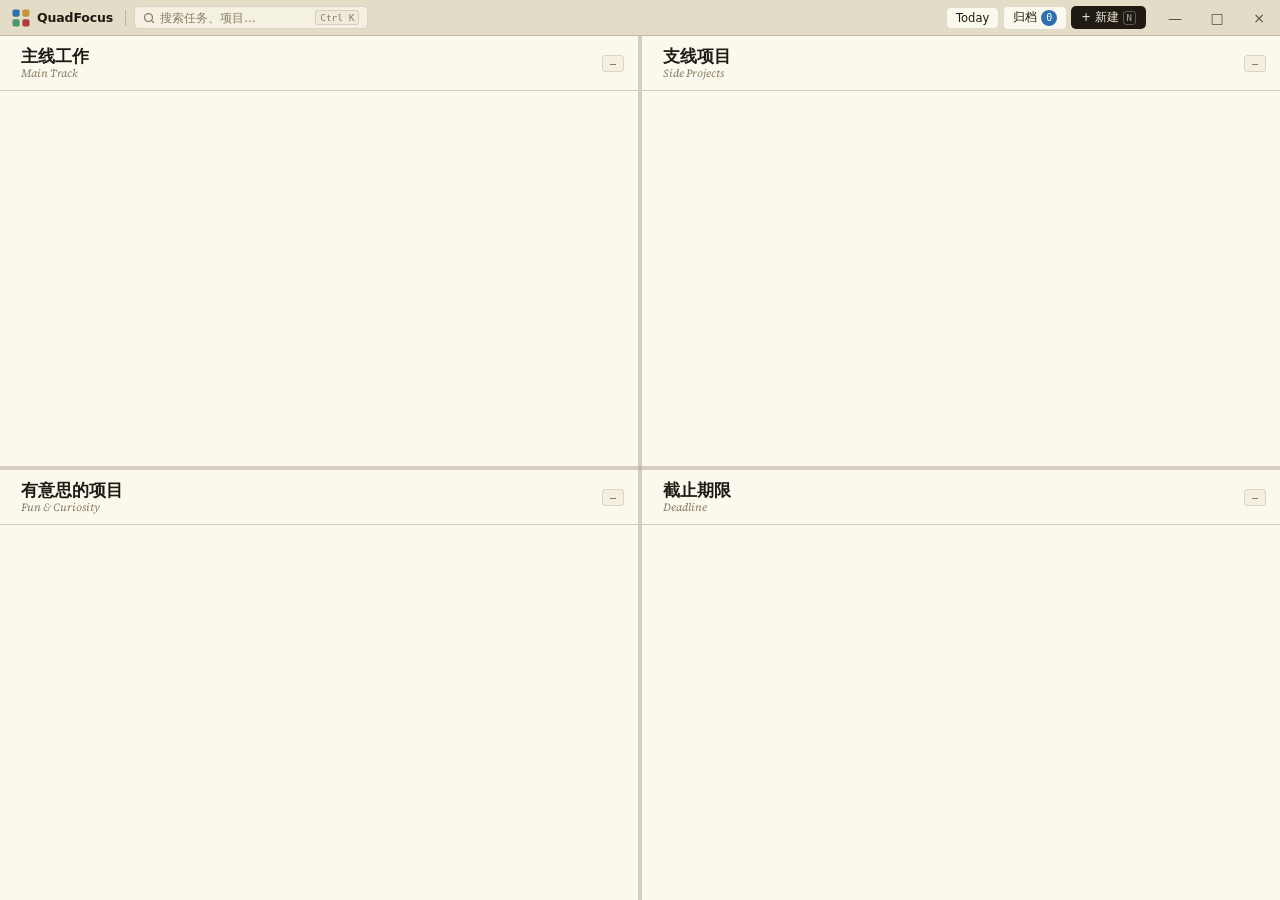
==== commit 599dbbf1: "feat: custom titlebar with search, date, and window controls - Replace native Windows caption with c" ====
--- a/ui/index.html
+++ b/ui/index.html
@@ -10,6 +10,44 @@
   <link rel="stylesheet" href="css/styles.css">
 </head>
 <body>
+
+  <!-- Custom title bar -->
+  <div id="titlebar">
+    <div id="tb-logo-area">
+      <svg width="18" height="18" viewBox="0 0 20 20" fill="none" xmlns="http://www.w3.org/2000/svg">
+        <rect x="0.5" y="0.5" width="8" height="8" rx="2" fill="#2f6fb0"/>
+        <rect x="11.5" y="0.5" width="8" height="8" rx="2" fill="#c89438"/>
+        <rect x="0.5" y="11.5" width="8" height="8" rx="2" fill="#4a9a6c"/>
+        <rect x="11.5" y="11.5" width="8" height="8" rx="2" fill="#b53b3b"/>
+      </svg>
+      <span id="tb-app-name">QuadFocus</span>
+    </div>
+    <div class="tb-sep"></div>
+    <div id="tb-search-wrap" class="no-drag">
+      <span id="tb-search-icon">
+        <svg width="12" height="12" viewBox="0 0 24 24" fill="none" stroke="currentColor" stroke-width="2.5" stroke-linecap="round" stroke-linejoin="round"><circle cx="11" cy="11" r="8"/><line x1="21" y1="21" x2="16.65" y2="16.65"/></svg>
+      </span>
+      <input id="tb-search-input" placeholder="搜索任务、项目..." autocomplete="off" spellcheck="false">
+      <kbd id="tb-search-kbd">Ctrl K</kbd>
+    </div>
+    <div id="tb-center">
+      <span id="tb-date"></span>
+    </div>
+    <div id="tb-actions" class="no-drag">
+      <button class="tb-btn" id="tb-btn-today">Today</button>
+      <button class="tb-btn" id="tb-btn-archive" onclick="toggleArchive()">归档 <span id="archive-count">0</span></button>
+      <button class="tb-btn tb-btn-primary" id="tb-btn-new">+ 新建 <kbd class="tb-kbd">N</kbd></button>
+    </div>
+    <div id="tb-win-controls" class="no-drag">
+      <button class="tb-win-btn" id="tb-minimize" title="最小化">—</button>
+      <button class="tb-win-btn" id="tb-maximize" title="最大化 / 还原">□</button>
+      <button class="tb-win-btn tb-win-close" id="tb-close" title="关闭">×</button>
+    </div>
+  </div>
+
+  <!-- Search results overlay -->
+  <div id="search-results" class="hidden"></div>
+
   <div id="app">
     <div class="quadrant" id="q-main">
       <div class="quadrant-header">
@@ -53,7 +91,16 @@
       <div class="items" id="items-fun"></div>
     </div>
     <div class="quadrant" id="q-deadline">
-      <h2>Deadline</h2>
+      <div class="quadrant-header">
+        <div class="quadrant-header-left">
+          <span class="quadrant-icon" id="icon-ddl"></span>
+          <div class="quadrant-title-block">
+            <span class="quadrant-title-zh">截止期限</span>
+            <span class="quadrant-title-en">Deadline</span>
+          </div>
+        </div>
+        <div class="quadrant-stats" id="stats-deadline">—</div>
+      </div>
       <div class="items" id="items-deadline"></div>
     </div>
   </div>
@@ -61,9 +108,6 @@
   <div id="float-dialog" class="float-dialog hidden"></div>
 
   <!-- Archive panel -->
-  <button id="archive-fab" onclick="toggleArchive()">
-    归档 <span id="archive-count">0</span>
-  </button>
   <div id="archive-panel" class="archive-panel hidden">
     <div class="archive-header">
       <h3>归档记录</h3>
--- a/ui/css/styles.css
+++ b/ui/css/styles.css
@@ -44,13 +44,241 @@
   font-size: 14px;
   height: 100vh;
   overflow: hidden;
+  display: flex;
+  flex-direction: column;
+}
+
+/* ── Custom title bar ───────────────────────────────────────────────────────── */
+
+#titlebar {
+  height: 36px;
+  min-height: 36px;
+  background: var(--bg-chrome);
+  border-bottom: 1px solid var(--rule-hi);
+  display: flex;
+  align-items: center;
+  flex-shrink: 0;
+  user-select: none;
+  padding: 0;
+}
+
+#tb-logo-area {
+  display: flex;
+  align-items: center;
+  gap: 7px;
+  padding: 0 10px 0 12px;
+  flex-shrink: 0;
+  cursor: default;
+}
+
+#tb-app-name {
+  font-size: 12.5px;
+  font-weight: 600;
+  color: var(--ink);
+  font-family: var(--sans);
+  letter-spacing: -0.01em;
+}
+
+.tb-sep {
+  width: 1px;
+  height: 16px;
+  background: var(--rule-hi);
+  flex-shrink: 0;
+  margin: 0 2px;
+}
+
+#tb-search-wrap {
+  display: flex;
+  align-items: center;
+  gap: 5px;
+  background: rgba(251,248,238,0.7);
+  border: 1px solid var(--rule-med);
+  border-radius: 5px;
+  padding: 3px 8px;
+  margin: 0 6px;
+  cursor: text;
+  min-width: 160px;
+}
+#tb-search-wrap:focus-within {
+  border-color: var(--main);
+  background: var(--surface);
+}
+#tb-search-icon {
+  color: var(--ink-faint);
+  display: flex;
+  align-items: center;
+  flex-shrink: 0;
+}
+#tb-search-input {
+  border: none;
+  background: transparent;
+  font-family: var(--sans);
+  font-size: 12px;
+  color: var(--ink);
+  outline: none;
+  flex: 1;
+  min-width: 0;
+  padding: 0;
+}
+#tb-search-input::placeholder { color: var(--ink-faint); }
+#tb-search-kbd {
+  font-family: var(--mono);
+  font-size: 9.5px;
+  color: var(--ink-faint);
+  border: 1px solid var(--rule-med);
+  border-radius: 3px;
+  padding: 1px 4px;
+  flex-shrink: 0;
+  white-space: nowrap;
+  background: var(--bg);
+}
+#tb-search-wrap:focus-within #tb-search-kbd { display: none; }
+
+#tb-center {
+  flex: 1;
+  display: flex;
+  align-items: center;
+  justify-content: center;
+  cursor: default;
+  min-width: 0;
+}
+#tb-date {
+  font-family: var(--mono);
+  font-size: 11px;
+  color: var(--ink-muted);
+  letter-spacing: 0.04em;
+  white-space: nowrap;
+}
+
+#tb-actions {
+  display: flex;
+  align-items: center;
+  gap: 4px;
+  padding: 0 6px;
+  flex-shrink: 0;
+}
+.tb-btn {
+  padding: 3px 9px;
+  font-size: 11.5px;
+  border-radius: 5px;
+  border: 1px solid var(--rule-med);
+  background: var(--surface);
+  color: var(--ink);
+  cursor: pointer;
+  font-family: var(--sans);
+  white-space: nowrap;
+  transition: background 0.1s;
+  display: flex;
+  align-items: center;
+  gap: 4px;
+}
+.tb-btn:hover { background: var(--surface-hi); }
+.tb-btn-primary {
+  background: var(--ink);
+  color: var(--bg);
+  border-color: transparent;
+}
+.tb-btn-primary:hover { background: #3d3025; }
+.tb-kbd {
+  font-family: var(--mono);
+  font-size: 9px;
+  border: 1px solid rgba(239,233,217,0.3);
+  border-radius: 3px;
+  padding: 1px 3px;
+  color: rgba(239,233,217,0.7);
+  background: transparent;
+}
+
+#tb-win-controls {
+  display: flex;
+  align-items: center;
+  flex-shrink: 0;
+  height: 36px;
+  margin-left: 2px;
+}
+.tb-win-btn {
+  width: 42px;
+  height: 36px;
+  border: none;
+  background: transparent;
+  color: var(--ink-muted);
+  font-size: 14px;
+  cursor: pointer;
+  display: flex;
+  align-items: center;
+  justify-content: center;
+  border-radius: 0;
+  padding: 0;
+  font-family: var(--sans);
+  transition: background 0.1s, color 0.1s;
+}
+.tb-win-btn:hover { background: var(--rule); color: var(--ink); }
+.tb-win-close:hover { background: #c42b1c; color: white; }
+
+/* ── Search results overlay ─────────────────────────────────────────────────── */
+
+#search-results {
+  position: fixed;
+  top: 40px;
+  z-index: 900;
+  background: var(--surface);
+  border: 1px solid var(--rule-hi);
+  border-radius: 8px;
+  box-shadow: 0 8px 24px rgba(60,48,30,0.2);
+  min-width: 300px;
+  max-width: 480px;
+  max-height: 340px;
+  overflow-y: auto;
+  padding: 4px 0;
+}
+#search-results.hidden { display: none; }
+.search-result-item {
+  display: flex;
+  align-items: center;
+  gap: 8px;
+  padding: 7px 14px;
+  cursor: pointer;
+  transition: background 0.1s;
+}
+.search-result-item:hover,
+.search-result-item.sr-active { background: var(--surface-hi); }
+.search-result-quad {
+  font-size: 10px;
+  padding: 1px 6px;
+  border-radius: 3px;
+  flex-shrink: 0;
+  font-family: var(--mono);
+}
+.sr-quad-main { background: var(--main-soft); color: var(--main); }
+.sr-quad-side { background: var(--side-soft); color: var(--side); }
+.sr-quad-fun  { background: var(--fun-soft);  color: var(--fun); }
+.sr-quad-ddl  { background: var(--ddl-soft);  color: var(--ddl); }
+.search-result-title {
+  flex: 1;
+  font-size: 12.5px;
+  color: var(--ink);
+  white-space: nowrap;
+  overflow: hidden;
+  text-overflow: ellipsis;
+}
+.search-result-parent {
+  font-size: 11px;
+  color: var(--ink-faint);
+  white-space: nowrap;
+  flex-shrink: 0;
+}
+.search-no-results {
+  padding: 12px 14px;
+  font-size: 12.5px;
+  color: var(--ink-muted);
+  font-style: italic;
 }
 
 #app {
   display: grid;
   grid-template-columns: 1fr 4px 1fr;
   grid-template-rows: 1fr 4px 1fr;
-  height: 100vh;
+  height: calc(100vh - 36px);
   overflow: hidden;
   position: relative;
 }
@@ -108,6 +336,21 @@
   overflow-y: auto;
   display: flex;
   flex-direction: column;
+}
+
+/* Brief highlight flash used by search and Today button */
+@keyframes highlightFlash {
+  0%   { background: rgba(47,111,176,0.2); }
+  100% { background: transparent; }
+}
+.highlight-flash { animation: highlightFlash 0.9s ease-out forwards; }
+
+/* Search results mark highlight */
+#search-results mark {
+  background: rgba(47,111,176,0.18);
+  color: var(--main);
+  border-radius: 2px;
+  padding: 0 1px;
 }
 
 /* New quadrant header structure */
@@ -655,43 +898,27 @@
 .step button:hover { opacity: 0.85; }
 .step label { display: flex; align-items: center; gap: 8px; cursor: pointer; }
 
-/* ── Archive FAB ────────────────────────────────────────────────────────────── */
-
-#archive-fab {
-  position: fixed;
-  bottom: 20px;
-  right: 20px;
-  z-index: 100;
-  background: var(--surface);
-  border: 1px solid var(--rule-med);
-  color: var(--ink);
-  border-radius: 20px;
-  padding: 7px 16px;
-  font-size: 13px;
-  cursor: pointer;
-  box-shadow: 0 2px 10px rgba(60,48,30,0.18);
-  transition: background 0.15s;
-  font-family: var(--sans);
-}
-#archive-fab:hover { background: var(--surface-hi); }
+/* ── Archive count badge (in titlebar) ──────────────────────────────────────── */
+
 #archive-count {
-  display: inline-block;
+  display: inline-flex;
+  align-items: center;
+  justify-content: center;
   background: var(--main);
   color: white;
-  border-radius: 10px;
-  font-size: 11px;
-  min-width: 18px;
-  padding: 0 5px;
-  text-align: center;
-  margin-left: 4px;
-  line-height: 18px;
+  border-radius: 8px;
+  font-size: 10px;
+  min-width: 16px;
+  padding: 0 4px;
+  height: 16px;
+  font-family: var(--mono);
 }
 
 /* ── Archive side panel ─────────────────────────────────────────────────────── */
 
 .archive-panel {
   position: fixed;
-  right: 0; top: 0; bottom: 0;
+  right: 0; top: 36px; bottom: 0;
   width: 320px;
   background: var(--surface);
   border-left: 1px solid var(--rule-hi);
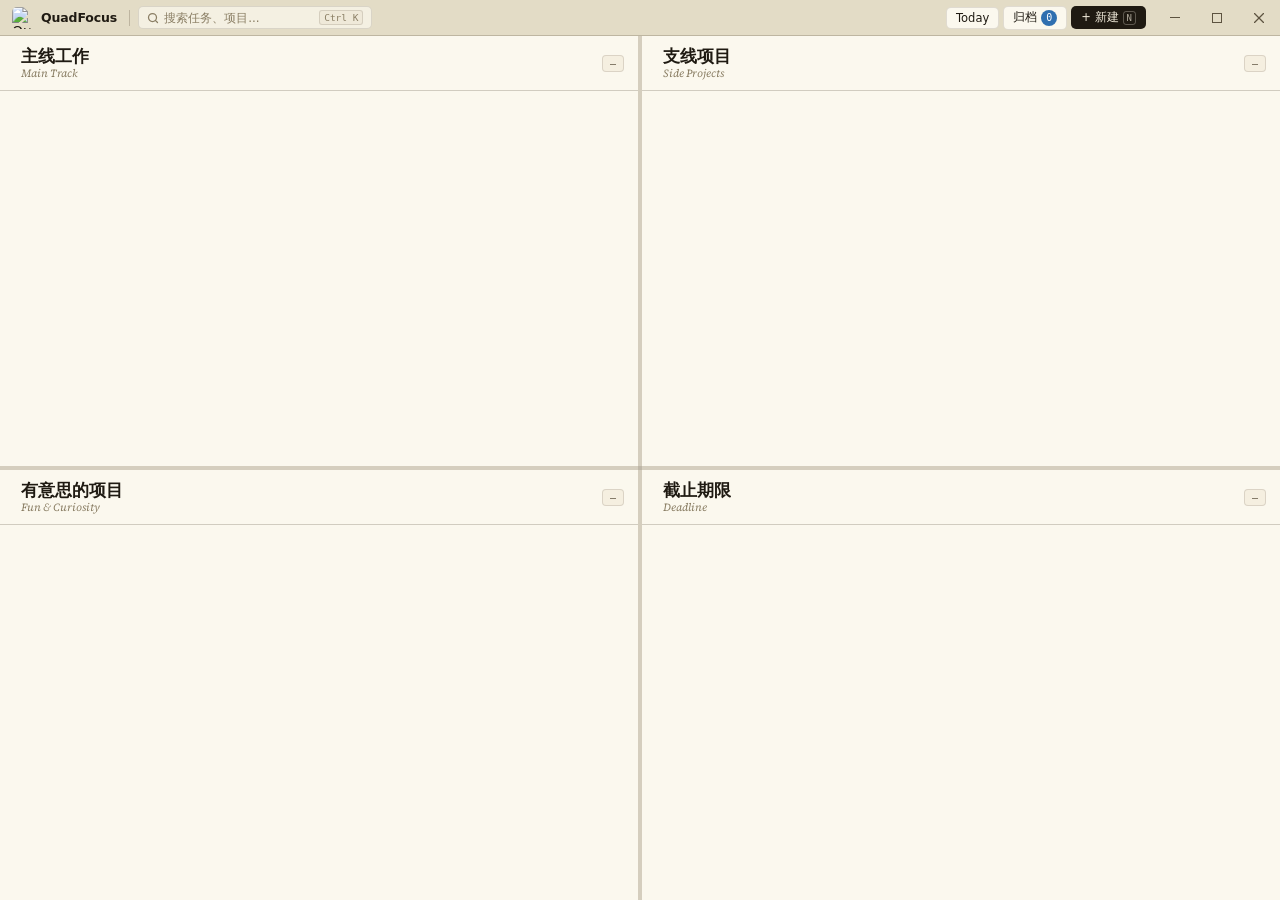
==== commit c6aeeeae: "fix: titlebar logo, Chinese day names, consistent window controls - Logo: use logo_light.png image i" ====
--- a/ui/index.html
+++ b/ui/index.html
@@ -14,12 +14,7 @@
   <!-- Custom title bar -->
   <div id="titlebar">
     <div id="tb-logo-area">
-      <svg width="18" height="18" viewBox="0 0 20 20" fill="none" xmlns="http://www.w3.org/2000/svg">
-        <rect x="0.5" y="0.5" width="8" height="8" rx="2" fill="#2f6fb0"/>
-        <rect x="11.5" y="0.5" width="8" height="8" rx="2" fill="#c89438"/>
-        <rect x="0.5" y="11.5" width="8" height="8" rx="2" fill="#4a9a6c"/>
-        <rect x="11.5" y="11.5" width="8" height="8" rx="2" fill="#b53b3b"/>
-      </svg>
+      <img src="../logo_light.png" width="22" height="22" alt="QuadFocus" style="border-radius:5px;flex-shrink:0">
       <span id="tb-app-name">QuadFocus</span>
     </div>
     <div class="tb-sep"></div>
@@ -39,9 +34,15 @@
       <button class="tb-btn tb-btn-primary" id="tb-btn-new">+ 新建 <kbd class="tb-kbd">N</kbd></button>
     </div>
     <div id="tb-win-controls" class="no-drag">
-      <button class="tb-win-btn" id="tb-minimize" title="最小化">—</button>
-      <button class="tb-win-btn" id="tb-maximize" title="最大化 / 还原">□</button>
-      <button class="tb-win-btn tb-win-close" id="tb-close" title="关闭">×</button>
+      <button class="tb-win-btn" id="tb-minimize" title="最小化">
+        <svg width="10" height="1" viewBox="0 0 10 1"><rect width="10" height="1" fill="currentColor"/></svg>
+      </button>
+      <button class="tb-win-btn" id="tb-maximize" title="最大化 / 还原">
+        <svg width="10" height="10" viewBox="0 0 10 10" fill="none"><rect x="0.5" y="0.5" width="9" height="9" stroke="currentColor" stroke-width="1"/></svg>
+      </button>
+      <button class="tb-win-btn tb-win-close" id="tb-close" title="关闭">
+        <svg width="10" height="10" viewBox="0 0 10 10"><line x1="0.5" y1="0.5" x2="9.5" y2="9.5" stroke="currentColor" stroke-width="1.2" stroke-linecap="round"/><line x1="9.5" y1="0.5" x2="0.5" y2="9.5" stroke="currentColor" stroke-width="1.2" stroke-linecap="round"/></svg>
+      </button>
     </div>
   </div>
 
--- a/ui/css/styles.css
+++ b/ui/css/styles.css
@@ -202,14 +202,13 @@
   border: none;
   background: transparent;
   color: var(--ink-muted);
-  font-size: 14px;
   cursor: pointer;
   display: flex;
   align-items: center;
   justify-content: center;
   border-radius: 0;
   padding: 0;
-  font-family: var(--sans);
+  line-height: 1;
   transition: background 0.1s, color 0.1s;
 }
 .tb-win-btn:hover { background: var(--rule); color: var(--ink); }
